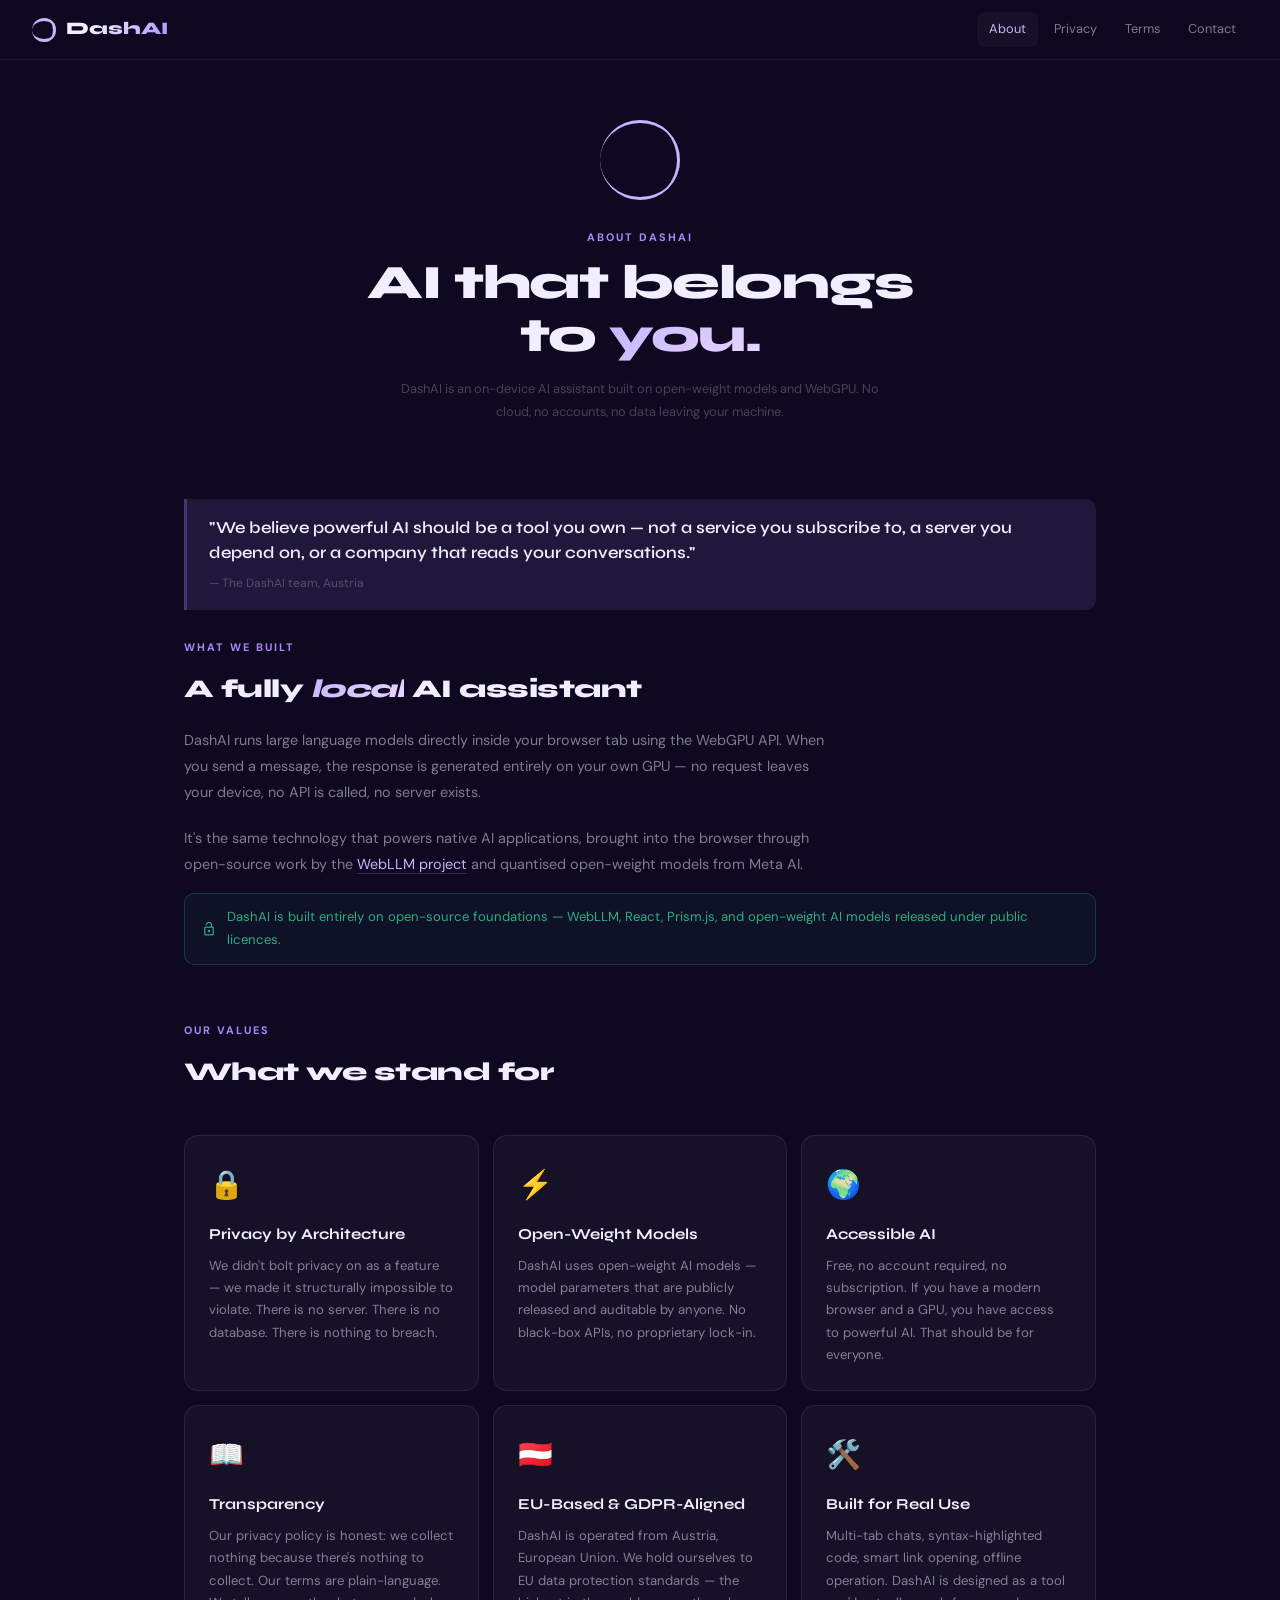
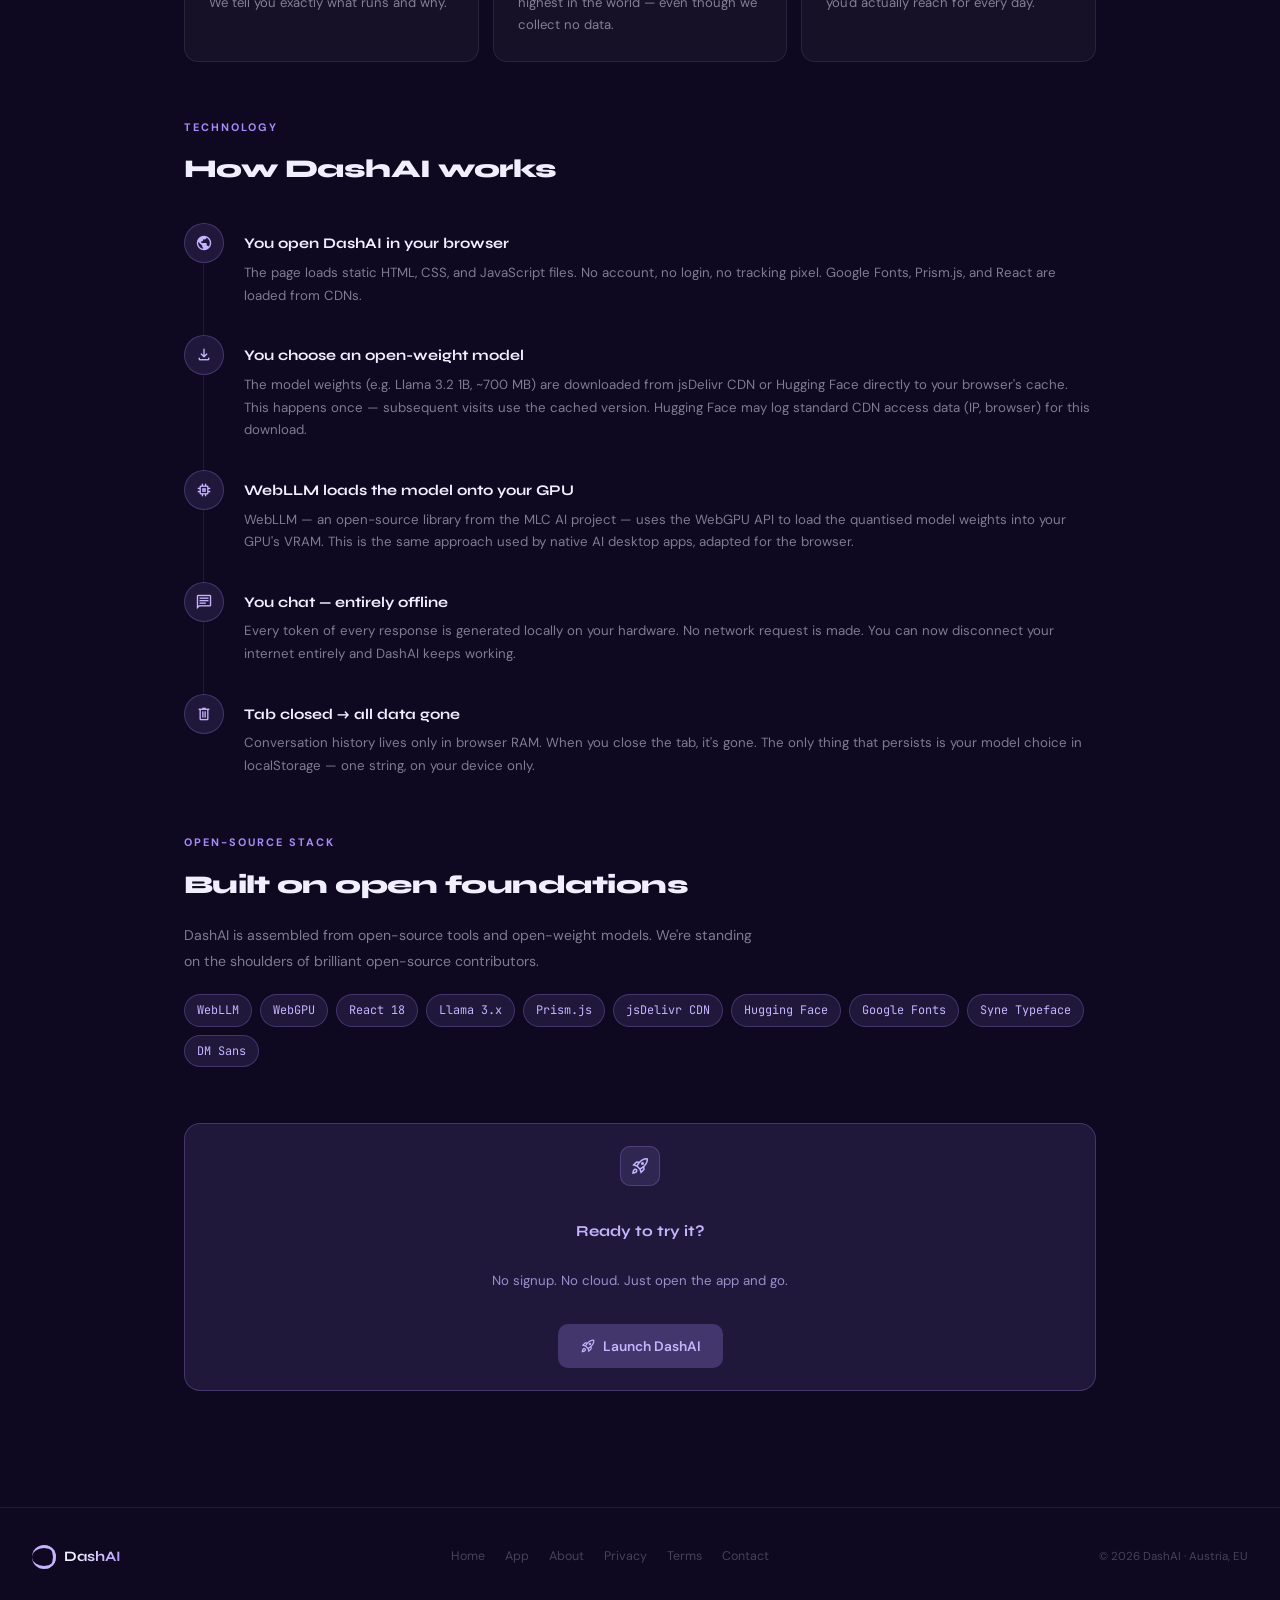
==== about.html @ b8f8e7b3 "Add files via upload" ====
<!DOCTYPE html>
<html lang="en">
<head>
<meta charset="UTF-8">
<meta name="viewport" content="width=device-width, initial-scale=1.0">
<title>About — DashAI</title>
<meta name="description" content="About DashAI — a fully private, on-device AI assistant built on open-weight models and WebGPU. No cloud, no accounts, no data collection.">
<link rel="canonical" href="https://dashai.app/about.html">
<link href="https://fonts.googleapis.com/css2?family=Syne:wght@700;800&family=DM+Sans:opsz,wght@9..40,300;9..40,400;9..40,500&family=JetBrains+Mono:wght@400&display=swap" rel="stylesheet">
<link rel="stylesheet" href="https://fonts.googleapis.com/css2?family=Material+Symbols+Outlined:opsz,wght,FILL,GRAD@20..48,100..700,0..1,-50..200"/>
<link rel="stylesheet" href="pages.css">
<style>
.timeline{display:flex;flex-direction:column;gap:0;margin-top:32px}
.tl-item{display:flex;gap:20px;padding-bottom:28px;position:relative}
.tl-item:last-child{padding-bottom:0}
.tl-item:not(:last-child)::after{content:'';position:absolute;left:19px;top:40px;bottom:0;width:1px;background:var(--bd)}
.tl-dot{width:40px;height:40px;border-radius:50%;background:var(--acg);border:1px solid var(--acgb);display:flex;align-items:center;justify-content:center;flex-shrink:0;z-index:1}
.tl-dot .material-symbols-outlined{font-size:18px;color:var(--ac2)}
.tl-body{padding-top:8px}
.tl-title{font-family:'Syne',sans-serif;font-size:.92rem;font-weight:700;margin-bottom:5px}
.tl-text{font-size:.83rem;color:var(--sub);line-height:1.7}
.mission-quote{border-left:3px solid var(--acgb);padding:16px 22px;margin:28px 0;background:var(--acg);border-radius:0 10px 10px 0}
.mission-quote p{font-family:'Syne',sans-serif;font-size:1.05rem;font-weight:600;line-height:1.5;color:var(--tx);margin:0}
.mission-quote cite{font-size:.75rem;color:var(--sub2);display:block;margin-top:8px;font-style:normal}
.open-source-note{display:flex;align-items:center;gap:10px;padding:12px 16px;border-radius:10px;background:rgba(52,211,153,.05);border:1px solid rgba(52,211,153,.2);font-size:.82rem;color:rgba(52,211,153,.8);margin-top:16px}
.open-source-note .material-symbols-outlined{font-size:16px;flex-shrink:0}
</style>
</head>
<body>

<nav>
  <a href="index.html" class="nav-brand">
    <div class="loader s24"><div class="inner one"></div><div class="inner two"></div><div class="inner three"></div></div>
    <span class="nav-wordmark">DashAI</span>
  </a>
  <div class="nav-gap"></div>
  <div class="nav-links">
    <a href="about.html" class="nav-link active">About</a>
    <a href="privacy.html" class="nav-link">Privacy</a>
    <a href="terms.html" class="nav-link">Terms</a>
    <a href="contact.html" class="nav-link">Contact</a>
  </div>
</nav>

<div class="page-wide">

  <!-- Hero -->
  <div class="about-hero">
    <div style="display:flex;justify-content:center;margin-bottom:28px">
      <div class="loader" style="width:80px;height:80px;perspective:800px">
        <div class="inner one" style="border-bottom-color:#c4b5fd"></div>
        <div class="inner two" style="border-right-color:#c4b5fd"></div>
        <div class="inner three" style="border-top-color:#c4b5fd"></div>
      </div>
    </div>
    <div class="pg-label" style="text-align:center">About DashAI</div>
    <h1 class="pg-title" style="text-align:center">AI that belongs<br>to <em>you.</em></h1>
    <p class="pg-meta" style="text-align:center;max-width:480px;margin:0 auto">DashAI is an on-device AI assistant built on open-weight models and WebGPU. No cloud, no accounts, no data leaving your machine.</p>
  </div>

  <!-- Mission quote -->
  <div class="mission-quote">
    <p>"We believe powerful AI should be a tool you own — not a service you subscribe to, a server you depend on, or a company that reads your conversations."</p>
    <cite>— The DashAI team, Austria</cite>
  </div>

  <!-- What DashAI is -->
  <div style="margin-bottom:56px">
    <div class="pg-label">What We Built</div>
    <h2 style="font-family:'Syne',sans-serif;font-size:1.6rem;font-weight:800;letter-spacing:-.02em;margin-bottom:16px">A fully <em style="-webkit-text-fill-color:transparent;background:linear-gradient(130deg,#c4b5fd,#e9d5ff);-webkit-background-clip:text">local</em> AI assistant</h2>
    <p style="font-size:.9rem;color:var(--sub);line-height:1.8;max-width:640px;margin-bottom:20px">DashAI runs large language models directly inside your browser tab using the WebGPU API. When you send a message, the response is generated entirely on your own GPU — no request leaves your device, no API is called, no server exists.</p>
    <p style="font-size:.9rem;color:var(--sub);line-height:1.8;max-width:640px">It's the same technology that powers native AI applications, brought into the browser through open-source work by the <a href="https://github.com/mlc-ai/web-llm" target="_blank" rel="noopener" style="color:var(--ac2);border-bottom:1px solid var(--acgb);text-decoration:none">WebLLM project</a> and quantised open-weight models from Meta AI.</p>

    <div class="open-source-note">
      <span class="material-symbols-outlined">lock_open</span>
      DashAI is built entirely on open-source foundations — WebLLM, React, Prism.js, and open-weight AI models released under public licences.
    </div>
  </div>

  <!-- Values grid -->
  <div style="margin-bottom:56px">
    <div class="pg-label">Our Values</div>
    <h2 style="font-family:'Syne',sans-serif;font-size:1.6rem;font-weight:800;letter-spacing:-.02em;margin-bottom:32px">What we stand for</h2>
    <div class="about-values">
      <div class="value-card">
        <div class="value-icon">🔒</div>
        <h3>Privacy by Architecture</h3>
        <p>We didn't bolt privacy on as a feature — we made it structurally impossible to violate. There is no server. There is no database. There is nothing to breach.</p>
      </div>
      <div class="value-card">
        <div class="value-icon">⚡</div>
        <h3>Open-Weight Models</h3>
        <p>DashAI uses open-weight AI models — model parameters that are publicly released and auditable by anyone. No black-box APIs, no proprietary lock-in.</p>
      </div>
      <div class="value-card">
        <div class="value-icon">🌍</div>
        <h3>Accessible AI</h3>
        <p>Free, no account required, no subscription. If you have a modern browser and a GPU, you have access to powerful AI. That should be for everyone.</p>
      </div>
      <div class="value-card">
        <div class="value-icon">📖</div>
        <h3>Transparency</h3>
        <p>Our privacy policy is honest: we collect nothing because there's nothing to collect. Our terms are plain-language. We tell you exactly what runs and why.</p>
      </div>
      <div class="value-card">
        <div class="value-icon">🇦🇹</div>
        <h3>EU-Based &amp; GDPR-Aligned</h3>
        <p>DashAI is operated from Austria, European Union. We hold ourselves to EU data protection standards — the highest in the world — even though we collect no data.</p>
      </div>
      <div class="value-card">
        <div class="value-icon">🛠️</div>
        <h3>Built for Real Use</h3>
        <p>Multi-tab chats, syntax-highlighted code, smart link opening, offline operation. DashAI is designed as a tool you'd actually reach for every day.</p>
      </div>
    </div>
  </div>

  <!-- How it's built -->
  <div style="margin-bottom:56px">
    <div class="pg-label">Technology</div>
    <h2 style="font-family:'Syne',sans-serif;font-size:1.6rem;font-weight:800;letter-spacing:-.02em;margin-bottom:20px">How DashAI works</h2>

    <div class="timeline">
      <div class="tl-item">
        <div class="tl-dot"><span class="material-symbols-outlined">public</span></div>
        <div class="tl-body">
          <div class="tl-title">You open DashAI in your browser</div>
          <div class="tl-text">The page loads static HTML, CSS, and JavaScript files. No account, no login, no tracking pixel. Google Fonts, Prism.js, and React are loaded from CDNs.</div>
        </div>
      </div>
      <div class="tl-item">
        <div class="tl-dot"><span class="material-symbols-outlined">download</span></div>
        <div class="tl-body">
          <div class="tl-title">You choose an open-weight model</div>
          <div class="tl-text">The model weights (e.g. Llama 3.2 1B, ~700 MB) are downloaded from jsDelivr CDN or Hugging Face directly to your browser's cache. This happens once — subsequent visits use the cached version. Hugging Face may log standard CDN access data (IP, browser) for this download.</div>
        </div>
      </div>
      <div class="tl-item">
        <div class="tl-dot"><span class="material-symbols-outlined">memory</span></div>
        <div class="tl-body">
          <div class="tl-title">WebLLM loads the model onto your GPU</div>
          <div class="tl-text">WebLLM — an open-source library from the MLC AI project — uses the WebGPU API to load the quantised model weights into your GPU's VRAM. This is the same approach used by native AI desktop apps, adapted for the browser.</div>
        </div>
      </div>
      <div class="tl-item">
        <div class="tl-dot"><span class="material-symbols-outlined">chat</span></div>
        <div class="tl-body">
          <div class="tl-title">You chat — entirely offline</div>
          <div class="tl-text">Every token of every response is generated locally on your hardware. No network request is made. You can now disconnect your internet entirely and DashAI keeps working.</div>
        </div>
      </div>
      <div class="tl-item">
        <div class="tl-dot"><span class="material-symbols-outlined">delete</span></div>
        <div class="tl-body">
          <div class="tl-title">Tab closed → all data gone</div>
          <div class="tl-text">Conversation history lives only in browser RAM. When you close the tab, it's gone. The only thing that persists is your model choice in localStorage — one string, on your device only.</div>
        </div>
      </div>
    </div>
  </div>

  <!-- Tech stack -->
  <div style="margin-bottom:56px">
    <div class="pg-label">Open-Source Stack</div>
    <h2 style="font-family:'Syne',sans-serif;font-size:1.6rem;font-weight:800;letter-spacing:-.02em;margin-bottom:16px">Built on open foundations</h2>
    <p style="font-size:.88rem;color:var(--sub);line-height:1.8;max-width:580px;margin-bottom:20px">DashAI is assembled from open-source tools and open-weight models. We're standing on the shoulders of brilliant open-source contributors.</p>
    <div class="tech-stack">
      <span class="tech-pill">WebLLM</span>
      <span class="tech-pill">WebGPU</span>
      <span class="tech-pill">React 18</span>
      <span class="tech-pill">Llama 3.x</span>
      <span class="tech-pill">Prism.js</span>
      <span class="tech-pill">jsDelivr CDN</span>
      <span class="tech-pill">Hugging Face</span>
      <span class="tech-pill">Google Fonts</span>
      <span class="tech-pill">Syne Typeface</span>
      <span class="tech-pill">DM Sans</span>
    </div>
  </div>

  <!-- CTA -->
  <div class="callout purple" style="text-align:center;justify-content:center;flex-direction:column;align-items:center">
    <div style="display:flex;justify-content:center;margin-bottom:16px">
      <div class="callout-icon" style="margin:0"><span class="material-symbols-outlined">rocket_launch</span></div>
    </div>
    <div class="callout-title" style="margin-bottom:8px">Ready to try it?</div>
    <div class="callout-text" style="margin-bottom:16px">No signup. No cloud. Just open the app and go.</div>
    <a href="app.html" style="display:inline-flex;align-items:center;gap:7px;padding:10px 22px;border-radius:10px;background:var(--acgb);color:var(--ac2);font-size:.86rem;font-weight:600;text-decoration:none;transition:.16s" onmouseover="this.style.background='rgba(167,139,250,.35)'" onmouseout="this.style.background='var(--acgb)'">
      <span class="material-symbols-outlined" style="font-size:16px">rocket_launch</span>
      Launch DashAI
    </a>
  </div>

</div>

<footer>
  <div class="foot-brand">
    <div class="loader s24"><div class="inner one"></div><div class="inner two"></div><div class="inner three"></div></div>
    <span class="foot-wordmark">DashAI</span>
  </div>
  <div class="foot-links">
    <a href="index.html" class="foot-link">Home</a>
    <a href="app.html" class="foot-link">App</a>
    <a href="about.html" class="foot-link">About</a>
    <a href="privacy.html" class="foot-link">Privacy</a>
    <a href="terms.html" class="foot-link">Terms</a>
    <a href="contact.html" class="foot-link">Contact</a>
  </div>
  <span class="foot-copy">© 2026 DashAI · Austria, EU</span>
</footer>

</body>
</html>
---- pages.css ----
/* ═══════════════════════════════════════════════
   DashAI — pages.css  (privacy, terms, contact, about)
═══════════════════════════════════════════════ */
:root {
  --bg:#0e0820; --surf:rgba(255,255,255,.04); --surf2:rgba(255,255,255,.07);
  --bd:rgba(255,255,255,.08); --bds:rgba(255,255,255,.15);
  --tx:#f0eeff; --sub:rgba(240,238,255,.5); --sub2:rgba(240,238,255,.25);
  --ac:#a78bfa; --ac2:#c4b5fd;
  --acg:rgba(167,139,250,.12); --acgb:rgba(167,139,250,.26);
  --green:#34d399; --red:#f87171; --amber:#fbbf24;
}
*,*::before,*::after { box-sizing:border-box; margin:0; padding:0 }
html { scroll-behavior:smooth }
body { font-family:'DM Sans',sans-serif; background:var(--bg); color:var(--tx); line-height:1.75; overflow-x:hidden }

/* ── loader sphere ── */
.loader { position:relative; border-radius:50%; flex-shrink:0; perspective:800px }
.inner { position:absolute; box-sizing:border-box; width:100%; height:100%; border-radius:50% }
.inner.one   { animation:rotate-one   1s linear infinite; border-bottom:3px solid #c4b5fd }
.inner.two   { animation:rotate-two   1s linear infinite; border-right:3px solid #c4b5fd }
.inner.three { animation:rotate-three 1s linear infinite; border-top:3px solid #c4b5fd }
@keyframes rotate-one   { 0%{transform:rotateX(35deg) rotateY(-45deg) rotateZ(0deg)}   100%{transform:rotateX(35deg) rotateY(-45deg) rotateZ(360deg)} }
@keyframes rotate-two   { 0%{transform:rotateX(50deg) rotateY(10deg)  rotateZ(0deg)}   100%{transform:rotateX(50deg) rotateY(10deg)  rotateZ(360deg)} }
@keyframes rotate-three { 0%{transform:rotateX(35deg) rotateY(55deg)  rotateZ(0deg)}   100%{transform:rotateX(35deg) rotateY(55deg)  rotateZ(360deg)} }
.s24 { width:24px; height:24px }

/* ── nav ── */
nav { position:fixed; top:0; left:0; right:0; z-index:999; height:60px; display:flex; align-items:center; padding:0 32px; gap:12px; background:rgba(14,8,32,.9); backdrop-filter:blur(20px); border-bottom:1px solid var(--bd) }
.nav-brand { display:flex; align-items:center; gap:10px; text-decoration:none }
.nav-wordmark { font-family:'Syne',sans-serif; font-size:1.1rem; font-weight:800; background:linear-gradient(130deg,var(--tx) 30%,var(--ac)); -webkit-background-clip:text; -webkit-text-fill-color:transparent }
.nav-gap { flex:1 }
.nav-links { display:flex; align-items:center; gap:4px }
.nav-link { padding:6px 12px; border-radius:7px; font-size:.8rem; color:var(--sub); text-decoration:none; transition:.15s }
.nav-link:hover,.nav-link.active { color:var(--tx); background:var(--surf) }
.nav-link.active { color:var(--ac2) }
@media(max-width:600px) { .nav-links { display:none } }

/* ── page shell ── */
.page { max-width:760px; margin:0 auto; padding:100px 24px 80px }
.page-wide { max-width:960px; margin:0 auto; padding:100px 24px 80px }
.page-hed { margin-bottom:48px }
.pg-label { font-size:.68rem; text-transform:uppercase; letter-spacing:2px; color:var(--ac); font-weight:700; margin-bottom:10px }
.pg-title { font-family:'Syne',sans-serif; font-size:clamp(2rem,5vw,3rem); font-weight:800; letter-spacing:-.03em; line-height:1.1; margin-bottom:14px }
.pg-title em { font-style:normal; background:linear-gradient(130deg,var(--ac2),#e9d5ff); -webkit-background-clip:text; -webkit-text-fill-color:transparent }
.pg-meta { font-size:.8rem; color:var(--sub2); line-height:1.8 }

/* ── callout cards ── */
.callout { border-radius:16px; padding:22px 26px; margin-bottom:36px; display:flex; gap:16px; align-items:flex-start }
.callout.green  { background:rgba(52,211,153,.05);  border:1px solid rgba(52,211,153,.2) }
.callout.purple { background:var(--acg);             border:1px solid var(--acgb) }
.callout.amber  { background:rgba(251,191,36,.05);   border:1px solid rgba(251,191,36,.2) }
.callout.red    { background:rgba(248,113,113,.05);  border:1px solid rgba(248,113,113,.2) }
.callout-icon { width:40px; height:40px; border-radius:10px; display:flex; align-items:center; justify-content:center; flex-shrink:0; margin-top:2px }
.callout.green  .callout-icon { background:rgba(52,211,153,.12);  border:1px solid rgba(52,211,153,.2) }
.callout.purple .callout-icon { background:var(--acg); border:1px solid var(--acgb) }
.callout.amber  .callout-icon { background:rgba(251,191,36,.12);  border:1px solid rgba(251,191,36,.2) }
.callout.red    .callout-icon { background:rgba(248,113,113,.12); border:1px solid rgba(248,113,113,.2) }
.callout-icon .material-symbols-outlined { font-size:20px }
.callout.green  .callout-icon .material-symbols-outlined { color:var(--green) }
.callout.purple .callout-icon .material-symbols-outlined { color:var(--ac2) }
.callout.amber  .callout-icon .material-symbols-outlined { color:var(--amber) }
.callout.red    .callout-icon .material-symbols-outlined { color:var(--red) }
.callout-title { font-family:'Syne',sans-serif; font-size:.95rem; font-weight:700; margin-bottom:5px }
.callout.green  .callout-title { color:var(--green) }
.callout.purple .callout-title { color:var(--ac2) }
.callout.amber  .callout-title { color:var(--amber) }
.callout.red    .callout-title { color:var(--red) }
.callout-text { font-size:.83rem; line-height:1.75 }
.callout.green  .callout-text { color:rgba(52,211,153,.75) }
.callout.purple .callout-text { color:rgba(196,181,253,.75) }
.callout.amber  .callout-text { color:rgba(251,191,36,.75) }
.callout.red    .callout-text { color:rgba(248,113,113,.75) }

/* ── info grid ── */
.info-grid { display:grid; grid-template-columns:repeat(auto-fill,minmax(180px,1fr)); gap:10px; margin-bottom:36px }
.info-cell { background:var(--surf); border:1px solid var(--bd); border-radius:10px; padding:14px 16px }
.info-cell-label { font-size:.63rem; text-transform:uppercase; letter-spacing:1.5px; color:var(--sub2); font-weight:700; margin-bottom:5px }
.info-cell-val { font-size:.84rem; color:var(--tx) }

/* ── prose ── */
.prose h2 { font-family:'Syne',sans-serif; font-size:1.15rem; font-weight:700; margin:40px 0 12px; padding-bottom:10px; border-bottom:1px solid var(--bd); color:var(--tx) }
.prose h2:first-child { margin-top:0 }
.prose p { font-size:.88rem; color:var(--sub); margin-bottom:14px; line-height:1.85 }
.prose p strong { color:var(--tx); font-weight:600 }
.prose ul { margin-bottom:14px; padding-left:0; list-style:none; display:flex; flex-direction:column; gap:6px }
.prose ul li { font-size:.87rem; color:var(--sub); padding-left:20px; position:relative; line-height:1.75 }
.prose ul li::before { content:'▸'; position:absolute; left:0; color:var(--ac); font-size:.6rem; top:5px }
.prose a { color:var(--ac2); text-decoration:none; border-bottom:1px solid var(--acgb) }
.prose a:hover { color:var(--tx) }
.prose code { font-family:'JetBrains Mono',monospace; font-size:.79em; background:rgba(255,255,255,.06); border:1px solid var(--bd); padding:1px 6px; border-radius:4px; color:var(--ac2) }

/* ── sidebar nav (legal pages) ── */
.page-layout { display:grid; grid-template-columns:200px 1fr; gap:40px; max-width:1000px; margin:0 auto; padding:100px 24px 80px }
.side-nav { position:sticky; top:80px; align-self:start }
.side-nav-title { font-size:.63rem; text-transform:uppercase; letter-spacing:1.8px; color:var(--sub2); font-weight:700; margin-bottom:10px }
.side-nav a { display:flex; align-items:center; gap:7px; padding:7px 10px; border-radius:8px; font-size:.82rem; color:var(--sub); text-decoration:none; transition:.15s; margin-bottom:2px }
.side-nav a:hover { color:var(--tx); background:var(--surf) }
.side-nav a.active { color:var(--ac2); background:var(--acg); border:1px solid var(--acgb) }
.side-nav a .material-symbols-outlined { font-size:15px }
@media(max-width:720px) { .page-layout { grid-template-columns:1fr; } .side-nav { display:none } }

/* ── contact form / cards ── */
.contact-grid { display:grid; grid-template-columns:1fr 1fr; gap:16px; margin-bottom:40px }
.contact-card { background:var(--surf); border:1px solid var(--bd); border-radius:14px; padding:22px 24px; transition:.18s }
.contact-card:hover { border-color:var(--acgb); background:var(--surf2) }
.contact-card-icon { width:40px; height:40px; border-radius:10px; background:var(--acg); border:1px solid var(--acgb); display:flex; align-items:center; justify-content:center; margin-bottom:14px }
.contact-card-icon .material-symbols-outlined { font-size:20px; color:var(--ac2) }
.contact-card h3 { font-family:'Syne',sans-serif; font-size:.9rem; font-weight:700; margin-bottom:5px }
.contact-card p { font-size:.8rem; color:var(--sub); line-height:1.65; margin-bottom:10px }
.contact-card a { font-size:.83rem; color:var(--ac2); text-decoration:none; border-bottom:1px solid var(--acgb) }
.contact-card a:hover { color:var(--tx) }
@media(max-width:500px) { .contact-grid { grid-template-columns:1fr } }

/* ── about ── */
.about-hero { text-align:center; padding:20px 0 48px }
.about-values { display:grid; grid-template-columns:repeat(auto-fill,minmax(260px,1fr)); gap:14px; margin-top:40px }
.value-card { background:var(--surf); border:1px solid var(--bd); border-radius:14px; padding:24px; transition:.18s }
.value-card:hover { border-color:var(--acgb) }
.value-icon { font-size:28px; margin-bottom:12px }
.value-card h3 { font-family:'Syne',sans-serif; font-size:.95rem; font-weight:700; margin-bottom:7px }
.value-card p { font-size:.82rem; color:var(--sub); line-height:1.7 }
.tech-stack { display:flex; flex-wrap:wrap; gap:8px; margin-top:16px }
.tech-pill { padding:5px 12px; border-radius:99px; background:var(--acg); border:1px solid var(--acgb); font-size:.74rem; color:var(--ac2); font-family:'JetBrains Mono',monospace }

/* ── footer ── */
footer { border-top:1px solid var(--bd); padding:36px 32px; display:flex; align-items:center; justify-content:space-between; flex-wrap:wrap; gap:16px }
.foot-brand { display:flex; align-items:center; gap:8px }
.foot-wordmark { font-family:'Syne',sans-serif; font-size:.9rem; font-weight:700; background:linear-gradient(130deg,var(--tx) 30%,var(--ac)); -webkit-background-clip:text; -webkit-text-fill-color:transparent }
.foot-links { display:flex; gap:20px; flex-wrap:wrap }
.foot-link { font-size:.78rem; color:var(--sub2); text-decoration:none; transition:.14s }
.foot-link:hover { color:var(--tx) }
.foot-copy { font-size:.72rem; color:var(--sub2) }
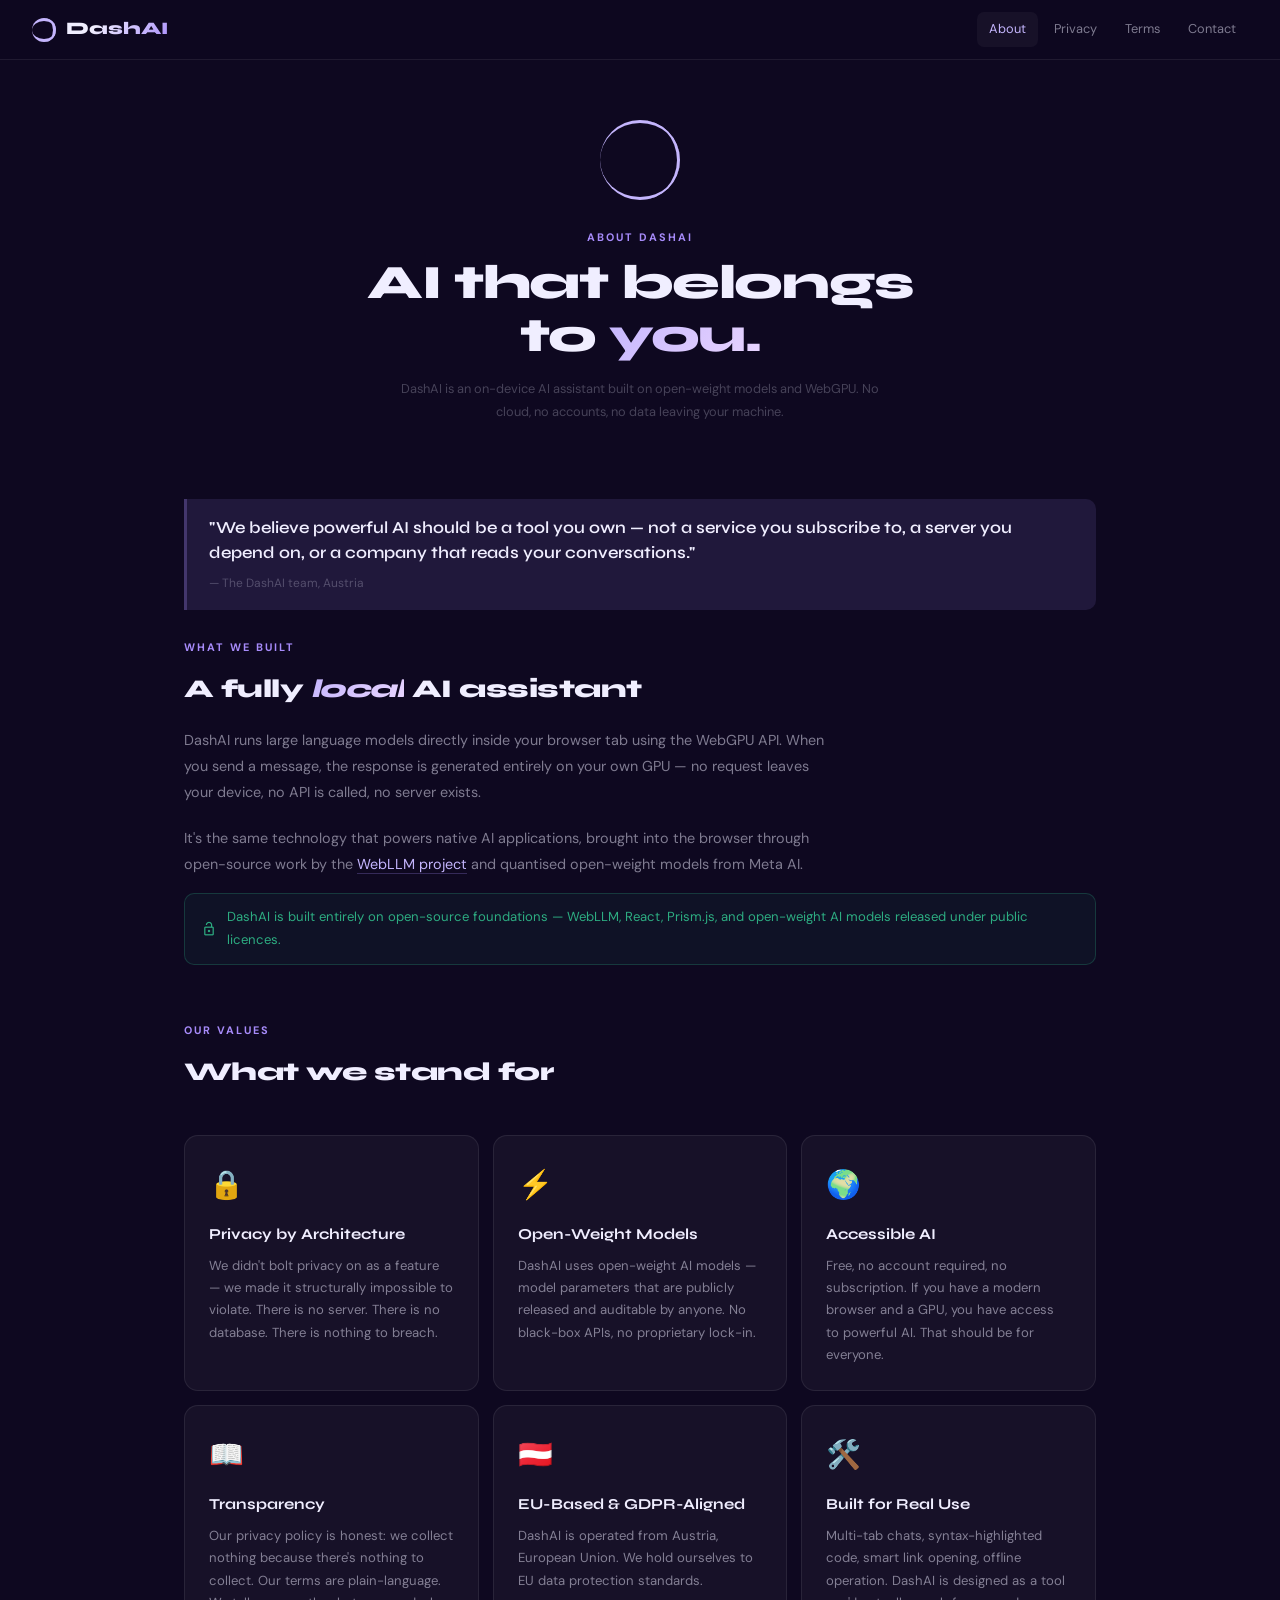
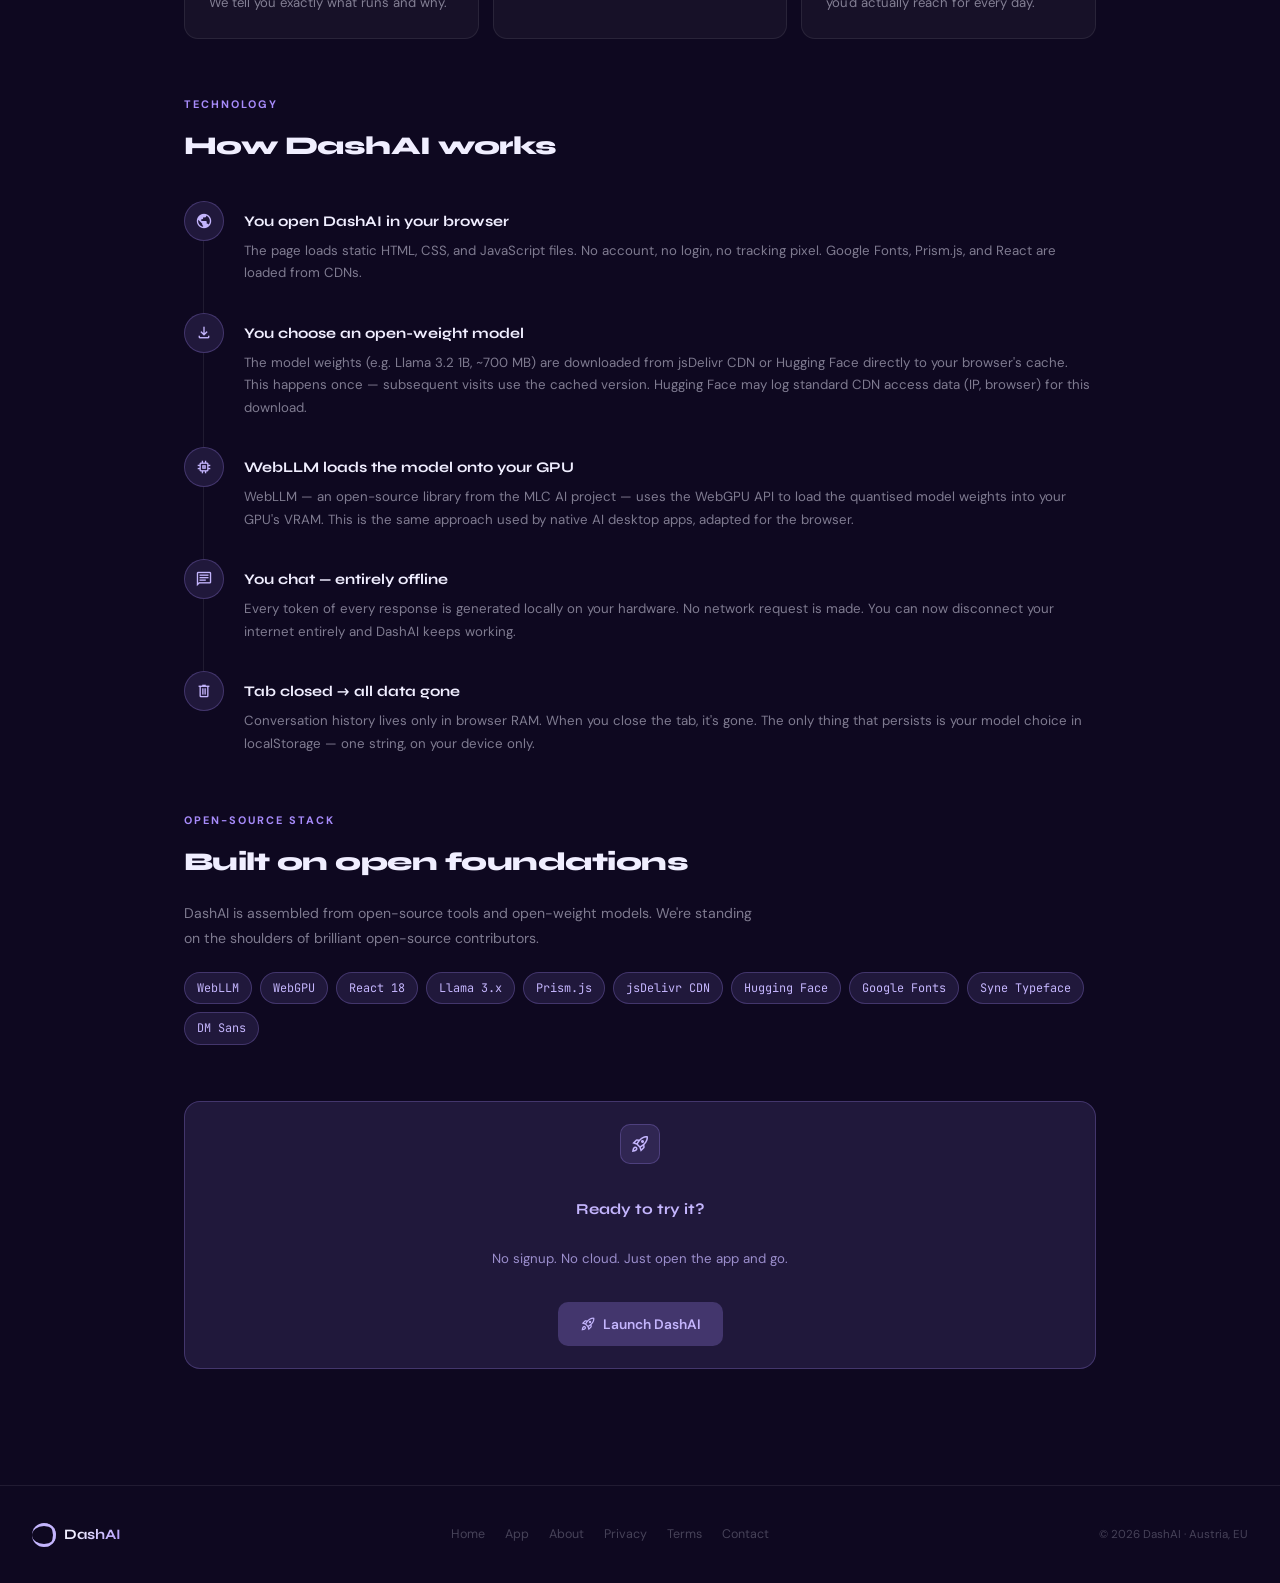
==== commit 9b52a8fd: "Update about.html" ====
--- a/about.html
+++ b/about.html
@@ -105,7 +105,7 @@
       <div class="value-card">
         <div class="value-icon">🇦🇹</div>
         <h3>EU-Based &amp; GDPR-Aligned</h3>
-        <p>DashAI is operated from Austria, European Union. We hold ourselves to EU data protection standards — the highest in the world — even though we collect no data.</p>
+        <p>DashAI is operated from Austria, European Union. We hold ourselves to EU data protection standards.</p>
       </div>
       <div class="value-card">
         <div class="value-icon">🛠️</div>
